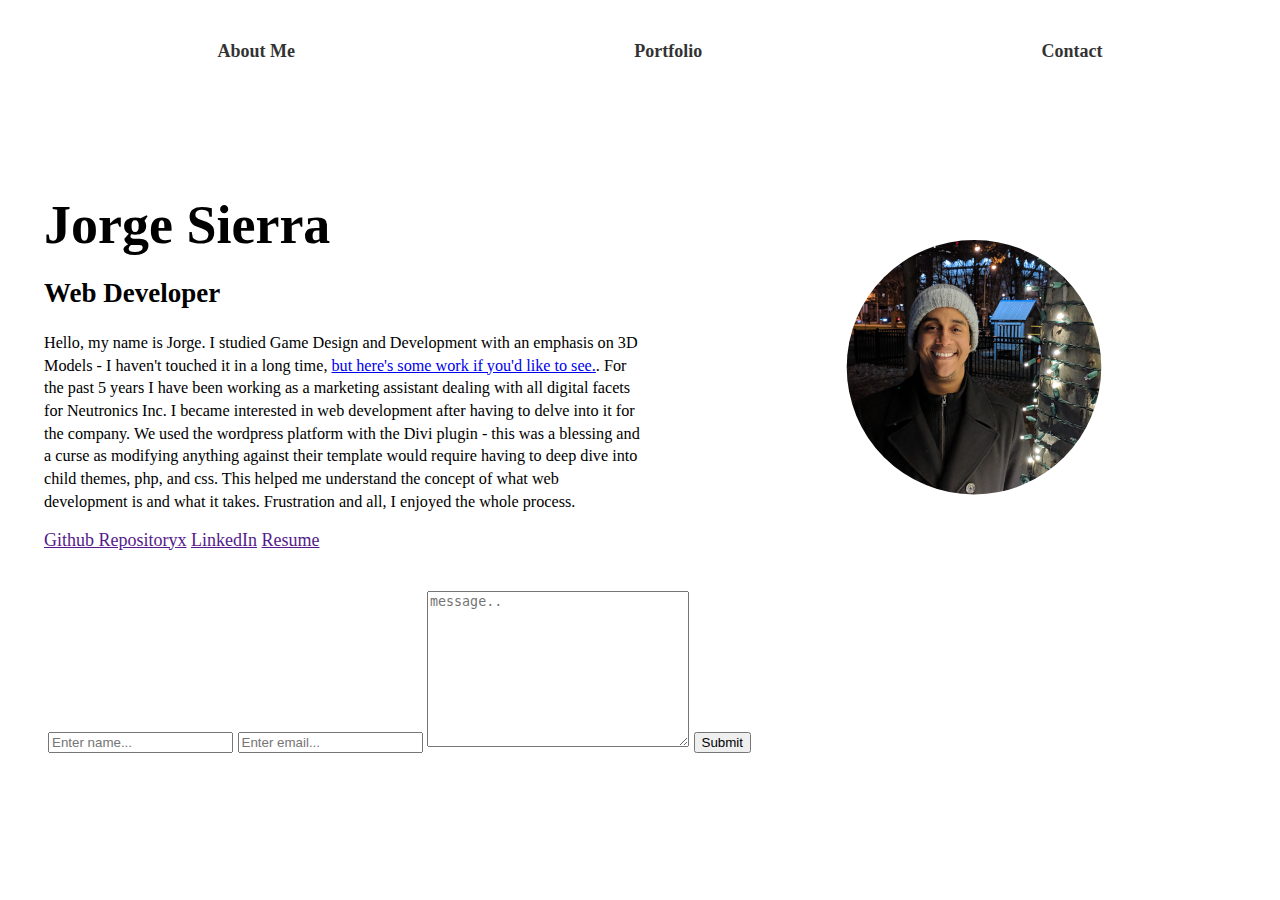
==== index3.html @ a94e6af1 "new website with form; needs css" ====
<!DOCTYPE html>
<html lang="en">

<head>
    <meta charset="UTF-8">
    <meta name="viewport" content="width=device-width, initial-scale=1.0">
    <meta http-equiv="X-UA-Compatible" content="ie=edge">
    <link rel="stylesheet" href="https://use.fontawesome.com/releases/v5.8.1/css/all.css"
        integrity="sha384-50oBUHEmvpQ+1lW4y57PTFmhCaXp0ML5d60M1M7uH2+nqUivzIebhndOJK28anvf" crossorigin="anonymous">
    <link rel="stylesheet" href="./assets/css/style3.css">
    <title>Jorge Sierra</title>
</head>

<body>
    <header class="header">
        <nav>
            <ul class="ul-flex">
                <li><a href="#aboutMe">About Me</a></li>
                <li><a href="#portfolio">Portfolio</a></li>
                <li><a href="#contact">Contact</a></li>
            </ul>
        </nav>
    </header>

    <section class="about-me-flex">
        <div class="about-me-text">
            <h1>Jorge Sierra</h1>
            <h2>Web Developer</h2>
            <p>Hello, my name is Jorge. I studied Game Design and Development with an emphasis on 3D Models - I
                haven't touched it in a long time,<span class="link"> <a
                        href="https://www.deviantart.com/sulfonicxeno/gallery/">but
                        here's some work if you'd like to see.</a></span>. For the past 5 years I have been
                working as a
                marketing assistant dealing with all digital facets for Neutronics Inc. I became interested in
                web development after having to delve into it for the company. We used the wordpress platform
                with the Divi plugin - this was a blessing and a curse as modifying anything against their
                template would require having to deep dive into child themes, php, and css. This helped me
                understand the concept of what web development is and what it takes. Frustration and all, I
                enjoyed the whole process.</p>

            <div class="resume-flex">
                <a href=""><i class="fab fa-github-square"></i>Github Repositoryx</a>
                <a href=""><i class="fab fa-linkedin"></i> LinkedIn</a>
                <a href=""><i class="fas fa-file"></i> Resume</a>
            </div>
        </div>

        <div class="about-me-img ">
            <img src="./assets/images/profile.png" alt="Jorge Sierra" srcset="" class="circle-clip profile-img">
        </div>
    </section>

    <section class="form-container">
        <form class="form" id="contactForm">
            <input type="text" name="name" placeholder="Enter name...">
            <input type="email" name="email" id="email" placeholder="Enter email...">
            <textarea name="textArea" id="" cols="30" rows="10" placeholder="message.."></textarea>
            <input type="button" value="Submit">
        </form>     
    </section>
</body>

</html>
---- assets/css/style3.css ----
body {
  font-size: 18px;
  color: #000;
}

.header {
  display: -webkit-box;
  display: -ms-flexbox;
  display: flex;
  -webkit-box-pack: center;
      -ms-flex-pack: center;
          justify-content: center;
}

.header nav {
  width: 100%;
}

ul.ul-flex {
  display: -webkit-box;
  display: -ms-flexbox;
  display: flex;
  text-decoration: none;
  color: #000;
  -ms-flex-pack: distribute;
      justify-content: space-around;
  list-style-type: none;
}

ul.ul-flex li {
  margin: 10px 0;
}

ul.ul-flex li a {
  line-height: 30px;
  font-weight: bold;
  text-decoration: none;
  color: #000;
  opacity: 0.8;
}

ul.ul-flex li a:hover {
  color: #505050;
}

.active {
  border-bottom: 1px solid transparent;
}

section.about-me-flex {
  display: -webkit-box;
  display: -ms-flexbox;
  display: flex;
  padding-top: 5em;
  padding-left: 2em;
}

section.about-me-flex .about-me-text {
  -webkit-box-flex: 1;
      -ms-flex: 1;
          flex: 1;
  padding-right: 2em;
}

section.about-me-flex .about-me-text h1 {
  text-align: left;
  font-weight: 600;
  font-size: 3em;
  margin-top: 10px;
  margin-bottom: 10px;
}

section.about-me-flex .about-me-text p {
  font-size: .9em;
  font-weight: 500;
  line-height: 1.4em;
}

section.about-me-flex .about-me-img {
  -webkit-box-flex: 1;
      -ms-flex: 1;
          flex: 1;
  display: -webkit-box;
  display: -ms-flexbox;
  display: flex;
  -webkit-box-pack: center;
      -ms-flex-pack: center;
          justify-content: center;
  -webkit-box-align: center;
      -ms-flex-align: center;
          align-items: center;
}

section.about-me-flex .about-me-img .profile-img {
  width: 100%;
  max-width: 15em;
}

.circle-clip {
  -webkit-clip-path: circle(40% at 50% 50%);
          clip-path: circle(40% at 50% 50%);
}

.form-container {
  padding: 2.5rem;
}
/*# sourceMappingURL=style3.css.map */
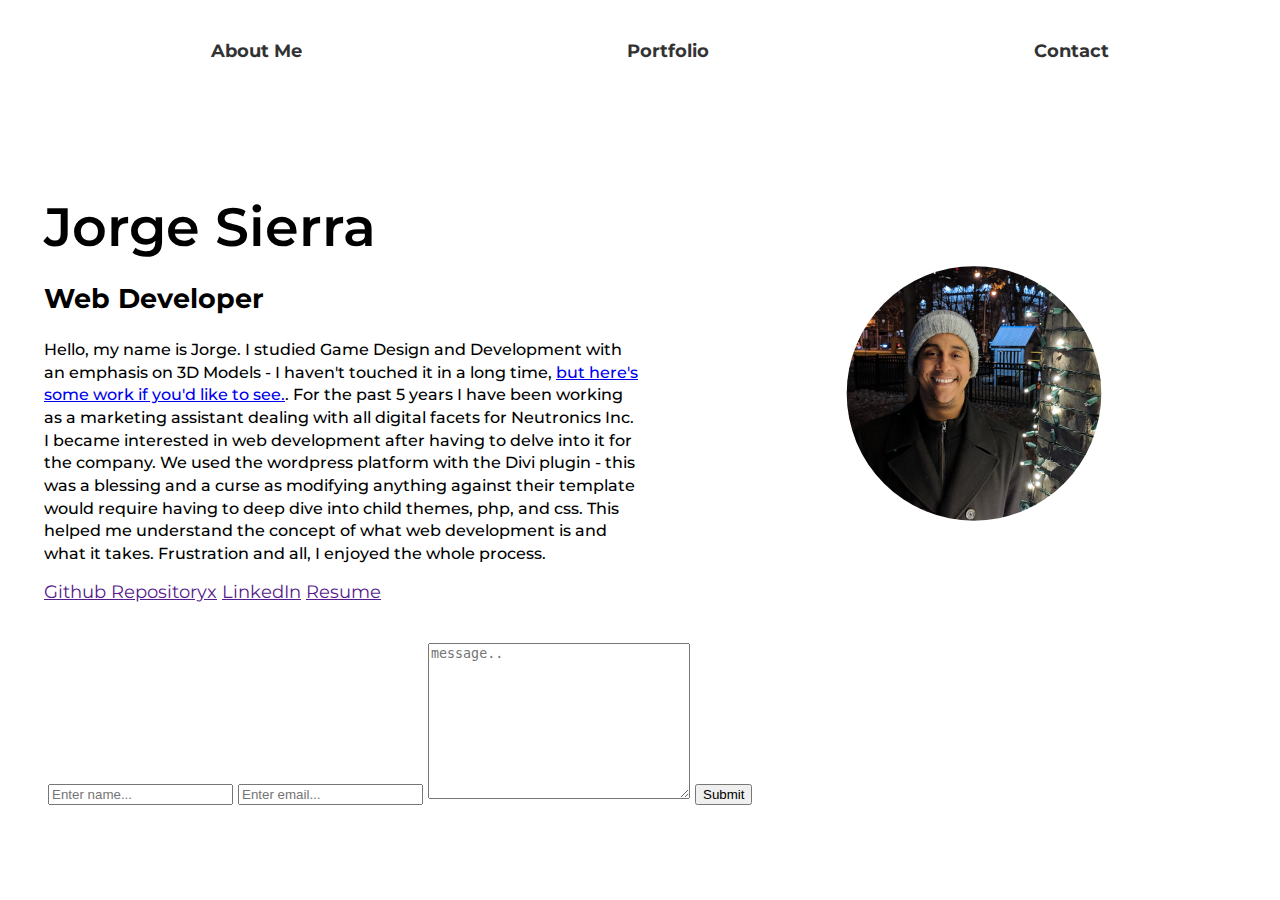
==== commit 413d6b21: "updated font" ====
--- a/index3.html
+++ b/index3.html
@@ -7,6 +7,7 @@
     <meta http-equiv="X-UA-Compatible" content="ie=edge">
     <link rel="stylesheet" href="https://use.fontawesome.com/releases/v5.8.1/css/all.css"
         integrity="sha384-50oBUHEmvpQ+1lW4y57PTFmhCaXp0ML5d60M1M7uH2+nqUivzIebhndOJK28anvf" crossorigin="anonymous">
+        <link href="https://fonts.googleapis.com/css?family=Montserrat" rel="stylesheet">
     <link rel="stylesheet" href="./assets/css/style3.css">
     <title>Jorge Sierra</title>
 </head>
--- a/assets/css/style3.css
+++ b/assets/css/style3.css
@@ -1,6 +1,7 @@
 body {
   font-size: 18px;
   color: #000;
+  font-family: 'Montserrat', sans-serif;
 }
 
 .header {
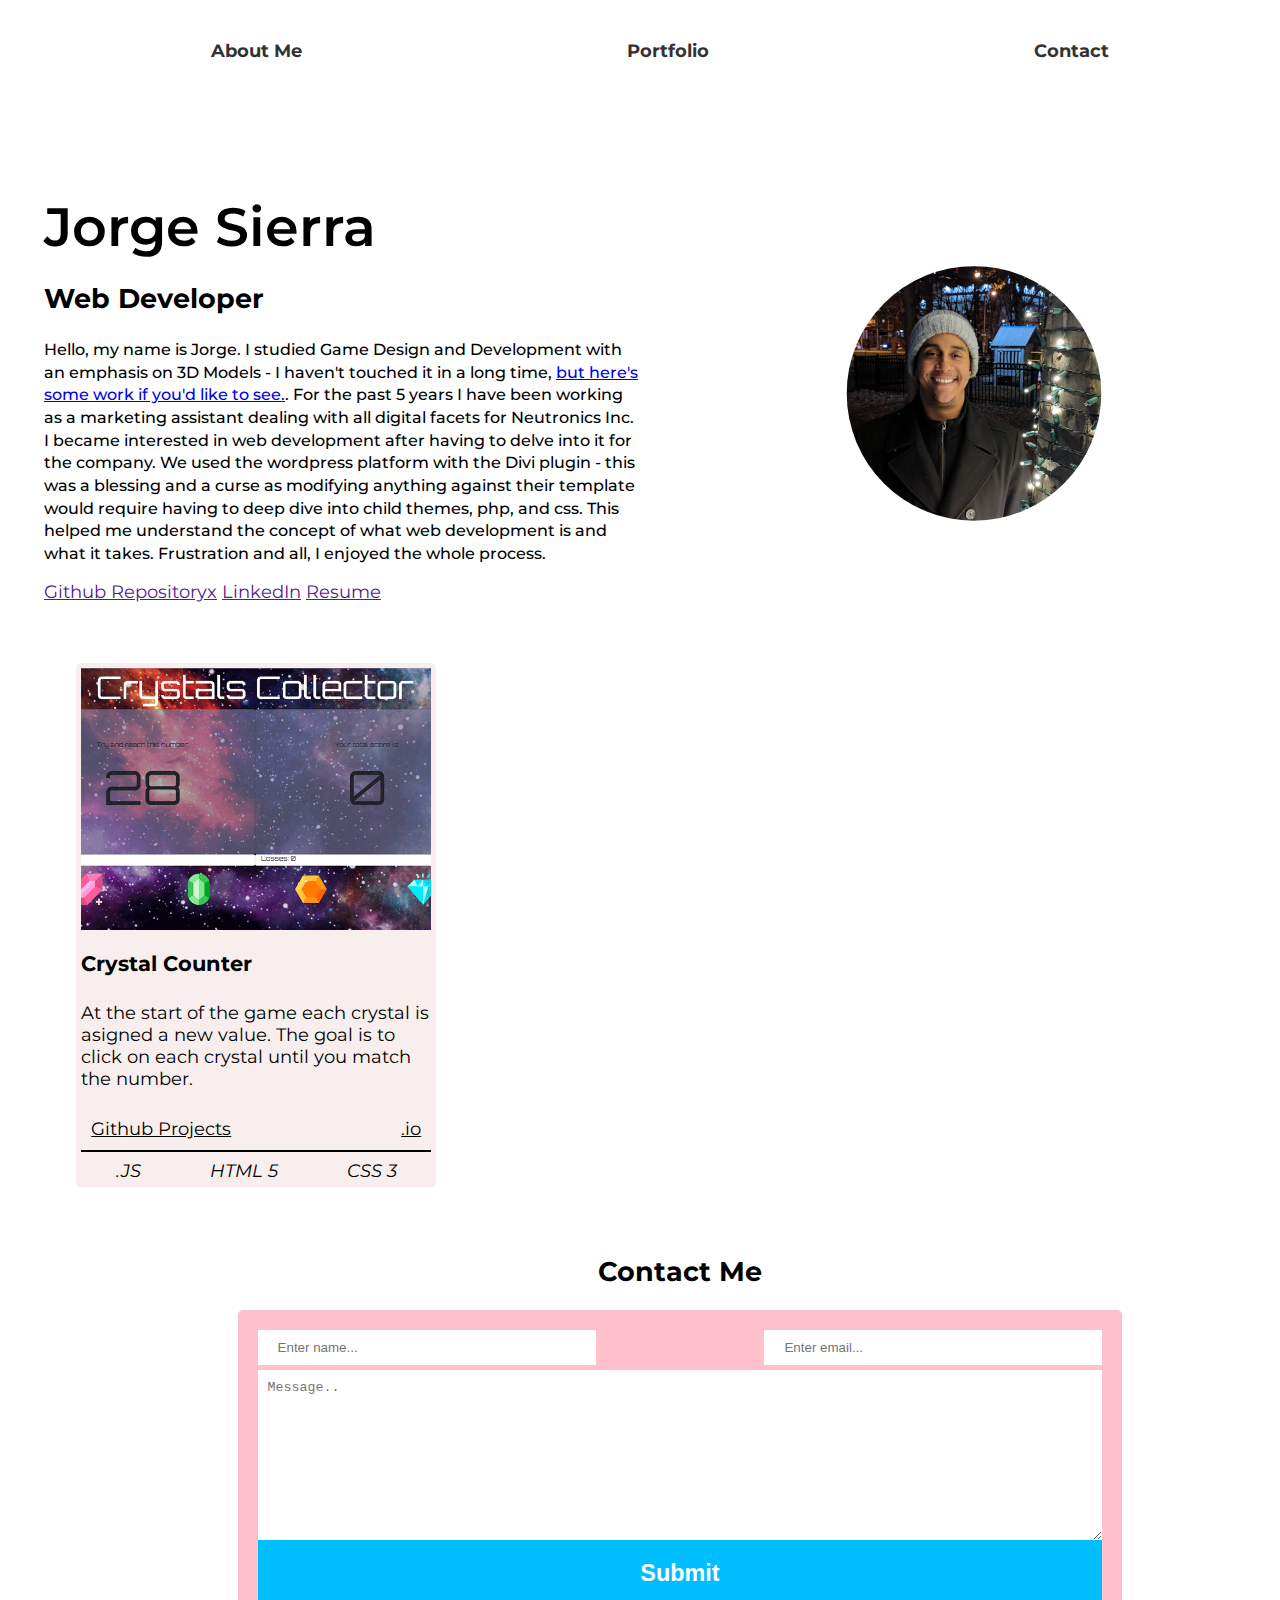
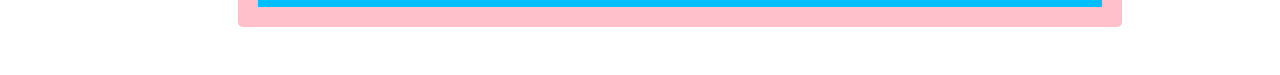
==== commit 524b063d: "working on portfolio page" ====
--- a/index3.html
+++ b/index3.html
@@ -7,7 +7,7 @@
     <meta http-equiv="X-UA-Compatible" content="ie=edge">
     <link rel="stylesheet" href="https://use.fontawesome.com/releases/v5.8.1/css/all.css"
         integrity="sha384-50oBUHEmvpQ+1lW4y57PTFmhCaXp0ML5d60M1M7uH2+nqUivzIebhndOJK28anvf" crossorigin="anonymous">
-        <link href="https://fonts.googleapis.com/css?family=Montserrat" rel="stylesheet">
+    <link href="https://fonts.googleapis.com/css?family=Montserrat" rel="stylesheet">
     <link rel="stylesheet" href="./assets/css/style3.css">
     <title>Jorge Sierra</title>
 </head>
@@ -23,7 +23,7 @@
         </nav>
     </header>
 
-    <section class="about-me-flex">
+    <section class="about-me-flex" id="aboutMe">
         <div class="about-me-text">
             <h1>Jorge Sierra</h1>
             <h2>Web Developer</h2>
@@ -51,13 +51,35 @@
         </div>
     </section>
 
+    <section class="portfolio" id="porfolio">
+        <div class="portfolio-flex">
+            <div class="portfolio-component">
+                <div class="port-title">
+                    <img src="./assets/images/crystal.png" alt="">
+                    <h3>Crystal Counter</h3>
+                    <p>At the start of the game each crystal is asigned a new value. The goal is to click on each crystal until you match the number.</p>
+                </div>
+                <div class="port-links">
+                   <a href="https://github.com/JSierra0918/unit-4-game"><i class="fab fa-github"></i>  Github Projects</a>
+                   <a href="https://jsierra0918.github.io/unit-4-game/"><i class="fas fa-globe"></i> .io</a>
+                </div>
+                <div class="languages-used">
+                        <i class="fab fa-js"> .JS</i>
+                        <i class="fab fa-html5"> HTML 5</i>
+                        <i class="fab fa-css3-alt"> CSS 3</i>
+                </div>
+            </div>
+        </div>
+    </section>
+
     <section class="form-container">
+        <h2 id="contact">Contact Me</h2>
         <form class="form" id="contactForm">
-            <input type="text" name="name" placeholder="Enter name...">
-            <input type="email" name="email" id="email" placeholder="Enter email...">
-            <textarea name="textArea" id="" cols="30" rows="10" placeholder="message.."></textarea>
-            <input type="button" value="Submit">
-        </form>     
+            <div class="input-wrapper"><input type="text" name="name" placeholder="Enter name...">
+                <input type="email" name="email" id="email" placeholder="Enter email..."></div>
+            <textarea name="textArea" id="" cols="30" rows="10" placeholder="Message.."></textarea>
+            <input type="button" value="Submit" class="button">
+        </form>
     </section>
 </body>
 
--- a/assets/css/style3.css
+++ b/assets/css/style3.css
@@ -102,7 +102,169 @@
           clip-path: circle(40% at 50% 50%);
 }
 
+.portfolio {
+  margin-top: 55px;
+  display: -webkit-box;
+  display: -ms-flexbox;
+  display: flex;
+  -webkit-box-pack: center;
+      -ms-flex-pack: center;
+          justify-content: center;
+}
+
+.portfolio .portfolio-flex {
+  width: 90%;
+  display: -webkit-box;
+  display: -ms-flexbox;
+  display: flex;
+}
+
+.portfolio .portfolio-flex .portfolio-component {
+  width: 20em;
+  background: #f8eeee;
+  overflow: hidden;
+  -webkit-box-sizing: border-box;
+          box-sizing: border-box;
+  margin: 5px;
+  padding: 5px;
+  border-radius: 5px;
+}
+
+.portfolio .portfolio-flex .portfolio-component .port-title {
+  display: -webkit-box;
+  display: -ms-flexbox;
+  display: flex;
+  -webkit-box-orient: vertical;
+  -webkit-box-direction: normal;
+      -ms-flex-direction: column;
+          flex-direction: column;
+}
+
+.portfolio .portfolio-flex .portfolio-component .port-title img {
+  width: 100%;
+  -o-object-fit: cover;
+     object-fit: cover;
+}
+
+.portfolio .portfolio-flex .portfolio-component .port-title p {
+  margin-top: 5px;
+}
+
+.portfolio .portfolio-flex .portfolio-component .port-links {
+  display: -webkit-box;
+  display: -ms-flexbox;
+  display: flex;
+  -webkit-box-pack: justify;
+      -ms-flex-pack: justify;
+          justify-content: space-between;
+  padding: 5px;
+  -webkit-box-sizing: border-box;
+          box-sizing: border-box;
+  border-bottom: 2px solid;
+}
+
+.portfolio .portfolio-flex .portfolio-component .port-links a {
+  color: black;
+  padding: 5px;
+}
+
+.portfolio .portfolio-flex .portfolio-component .port-links a:hover {
+  color: #ddeb14;
+}
+
+.portfolio .portfolio-flex .portfolio-component .languages-used {
+  display: -webkit-box;
+  display: -ms-flexbox;
+  display: flex;
+  -ms-flex-pack: distribute;
+      justify-content: space-around;
+  margin-top: 8px;
+}
+
+.portfolio .portfolio-flex .portfolio-component .languages-used fa-js {
+  color: #f7df1e;
+}
+
 .form-container {
   padding: 2.5rem;
 }
+
+.form-container {
+  padding: 2.5rem;
+  display: -webkit-box;
+  display: -ms-flexbox;
+  display: flex;
+  -webkit-box-pack: center;
+      -ms-flex-pack: center;
+          justify-content: center;
+  -webkit-box-align: center;
+      -ms-flex-align: center;
+          align-items: center;
+  width: 100%;
+  -webkit-box-orient: vertical;
+  -webkit-box-direction: normal;
+      -ms-flex-direction: column;
+          flex-direction: column;
+}
+
+.form-container form#contactForm {
+  background: pink;
+  display: -webkit-box;
+  display: -ms-flexbox;
+  display: flex;
+  -webkit-box-orient: vertical;
+  -webkit-box-direction: normal;
+      -ms-flex-direction: column;
+          flex-direction: column;
+  width: 70%;
+  padding: 20px;
+  -webkit-box-sizing: border-box;
+          box-sizing: border-box;
+  border-radius: 5px;
+}
+
+.form-container form#contactForm .input-wrapper {
+  display: -webkit-box;
+  display: -ms-flexbox;
+  display: flex;
+  -webkit-box-pack: justify;
+      -ms-flex-pack: justify;
+          justify-content: space-between;
+}
+
+.form-container form#contactForm .input-wrapper input {
+  outline: none;
+  border: 0px;
+  padding: 10px 20px;
+  margin-bottom: 5px;
+  -webkit-box-sizing: border-box;
+          box-sizing: border-box;
+  width: 40%;
+}
+
+.form-container form#contactForm .button {
+  border: 0px;
+  color: white;
+  padding: 20px;
+  -webkit-box-sizing: border-box;
+          box-sizing: border-box;
+  background-color: deepskyblue;
+  font-size: 1.3em;
+  font-weight: 700;
+  cursor: pointer;
+  -webkit-transition: .3s all ease-in;
+  transition: .3s all ease-in;
+}
+
+.form-container form#contactForm .button:hover {
+  background-color: #00ffd5;
+}
+
+.form-container form#contactForm textarea {
+  outline: none;
+  border: 0px;
+  padding: 10px;
+  -webkit-box-sizing: border-box;
+          box-sizing: border-box;
+}
 /*# sourceMappingURL=style3.css.map */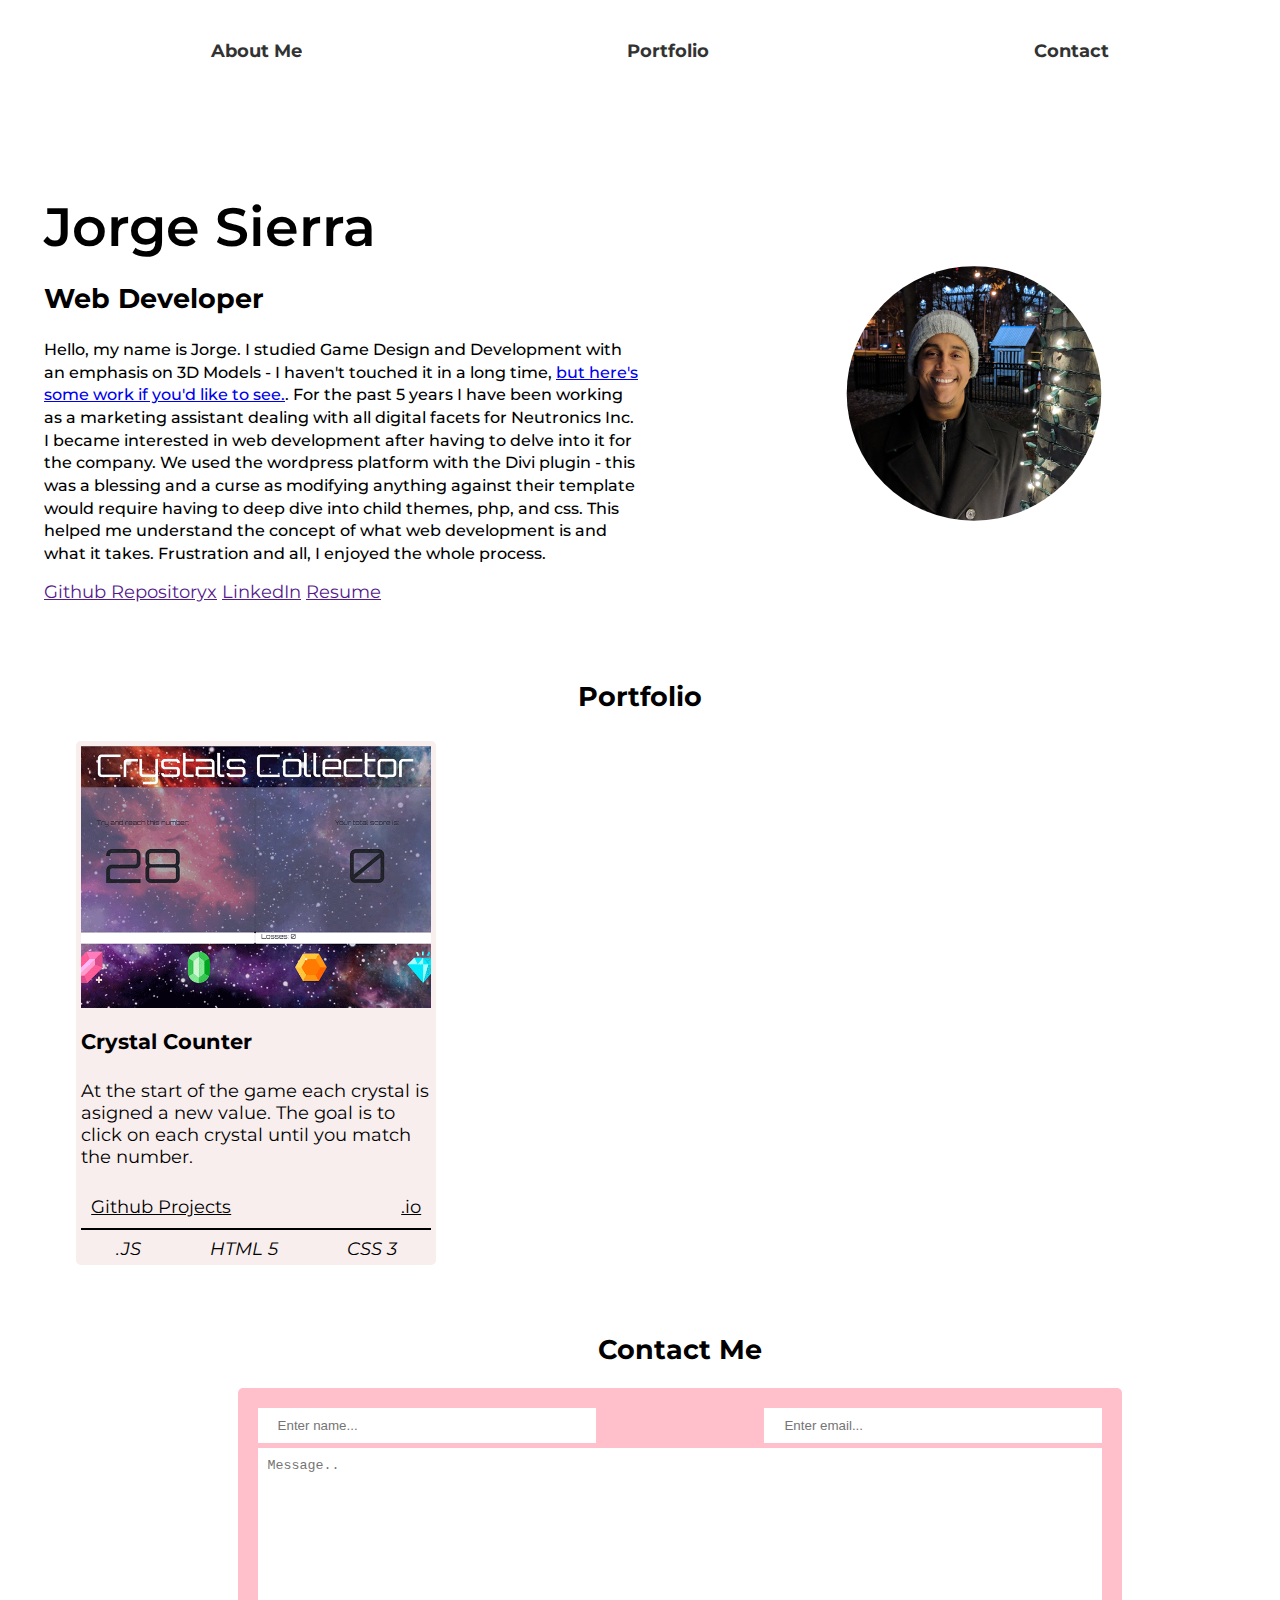
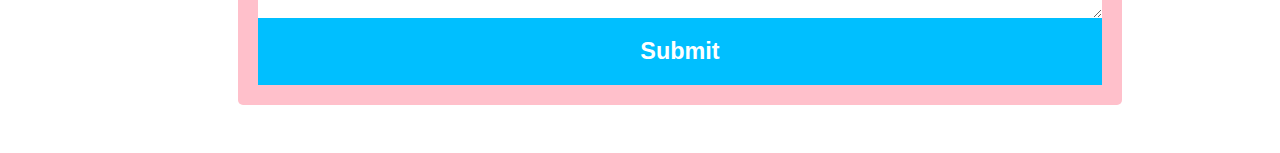
==== commit fa183a3a: "more updates" ====
--- a/index3.html
+++ b/index3.html
@@ -52,21 +52,24 @@
     </section>
 
     <section class="portfolio" id="porfolio">
-        <div class="portfolio-flex">
+        <h2>Portfolio</h2>
+        <div class="portfolio-flex" id="portfolio">
             <div class="portfolio-component">
                 <div class="port-title">
                     <img src="./assets/images/crystal.png" alt="">
                     <h3>Crystal Counter</h3>
-                    <p>At the start of the game each crystal is asigned a new value. The goal is to click on each crystal until you match the number.</p>
+                    <p>At the start of the game each crystal is asigned a new value. The goal is to click on each
+                        crystal until you match the number.</p>
                 </div>
                 <div class="port-links">
-                   <a href="https://github.com/JSierra0918/unit-4-game"><i class="fab fa-github"></i>  Github Projects</a>
-                   <a href="https://jsierra0918.github.io/unit-4-game/"><i class="fas fa-globe"></i> .io</a>
+                    <a href="https://github.com/JSierra0918/unit-4-game"><i class="fab fa-github"></i> Github
+                        Projects</a>
+                    <a href="https://jsierra0918.github.io/unit-4-game/"><i class="fas fa-globe"></i> .io</a>
                 </div>
                 <div class="languages-used">
-                        <i class="fab fa-js"> .JS</i>
-                        <i class="fab fa-html5"> HTML 5</i>
-                        <i class="fab fa-css3-alt"> CSS 3</i>
+                    <i class="fab fa-js"> .JS</i>
+                    <i class="fab fa-html5"> HTML 5</i>
+                    <i class="fab fa-css3-alt"> CSS 3</i>
                 </div>
             </div>
         </div>
--- a/assets/css/style3.css
+++ b/assets/css/style3.css
@@ -110,6 +110,13 @@
   -webkit-box-pack: center;
       -ms-flex-pack: center;
           justify-content: center;
+  -webkit-box-orient: vertical;
+  -webkit-box-direction: normal;
+      -ms-flex-direction: column;
+          flex-direction: column;
+  -webkit-box-align: center;
+      -ms-flex-align: center;
+          align-items: center;
 }
 
 .portfolio .portfolio-flex {
@@ -117,6 +124,12 @@
   display: -webkit-box;
   display: -ms-flexbox;
   display: flex;
+}
+
+.portfolio .portfolio-flex h2 {
+  text-align: center;
+  font-size: 3em;
+  text-decoration: underline;
 }
 
 .portfolio .portfolio-flex .portfolio-component {
@@ -169,7 +182,7 @@
 }
 
 .portfolio .portfolio-flex .portfolio-component .port-links a:hover {
-  color: #ddeb14;
+  color: #c1ce00;
 }
 
 .portfolio .portfolio-flex .portfolio-component .languages-used {
@@ -179,10 +192,6 @@
   -ms-flex-pack: distribute;
       justify-content: space-around;
   margin-top: 8px;
-}
-
-.portfolio .portfolio-flex .portfolio-component .languages-used fa-js {
-  color: #f7df1e;
 }
 
 .form-container {
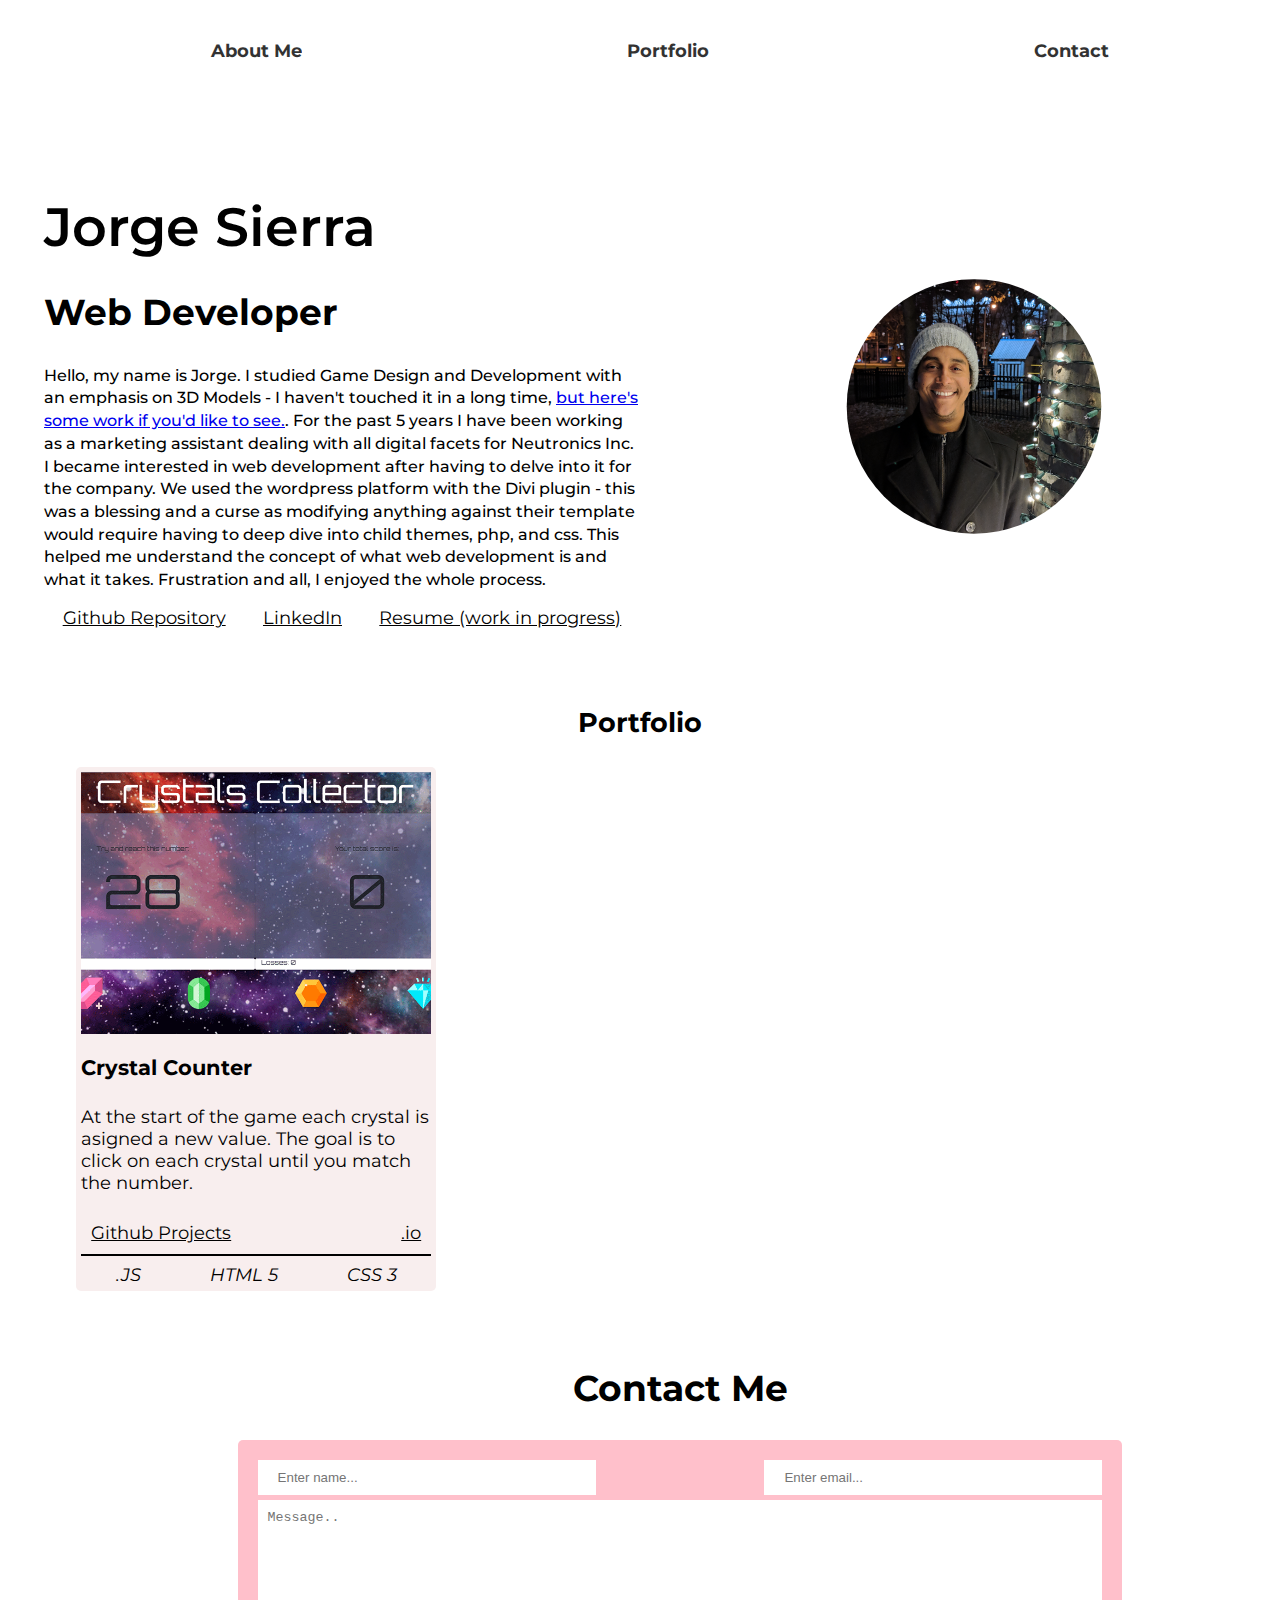
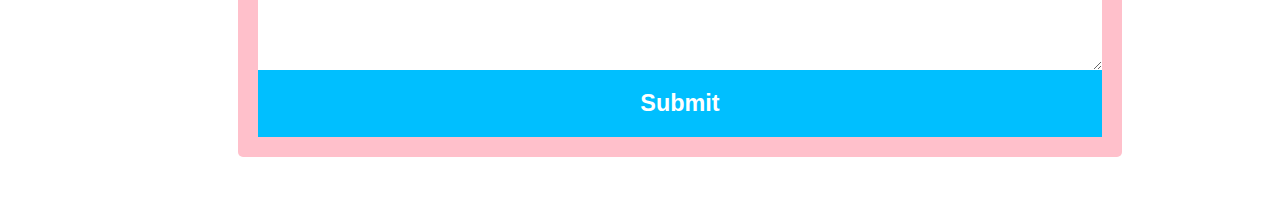
==== commit d1de86e8: "several updates" ====
--- a/index3.html
+++ b/index3.html
@@ -16,9 +16,9 @@
     <header class="header">
         <nav>
             <ul class="ul-flex">
-                <li><a href="#aboutMe">About Me</a></li>
-                <li><a href="#portfolio">Portfolio</a></li>
-                <li><a href="#contact">Contact</a></li>
+                <li ><a href="#aboutMe" class="scroll">About Me</a></li>
+                <li><a href="#portfolio" class="scroll">Portfolio</a></li>
+                <li><a href="#contact" class="scroll">Contact</a></li>
             </ul>
         </nav>
     </header>
@@ -40,9 +40,9 @@
                 enjoyed the whole process.</p>
 
             <div class="resume-flex">
-                <a href=""><i class="fab fa-github-square"></i>Github Repositoryx</a>
-                <a href=""><i class="fab fa-linkedin"></i> LinkedIn</a>
-                <a href=""><i class="fas fa-file"></i> Resume</a>
+                <a href="https://github.com/JSierra0918?tab=repositories"><i class="fab fa-github-square"></i>Github Repository</a>
+                <a href="https://www.linkedin.com/in/jorge-sierra-35a673a/"><i class="fab fa-linkedin"></i> LinkedIn</a>
+                <a href="https://gph.is/1CtkPYH"><i class="fas fa-file"></i> Resume (work in progress)</a>
             </div>
         </div>
 
@@ -51,7 +51,7 @@
         </div>
     </section>
 
-    <section class="portfolio" id="porfolio">
+    <section class="portfolio">
         <h2>Portfolio</h2>
         <div class="portfolio-flex" id="portfolio">
             <div class="portfolio-component">
@@ -84,6 +84,12 @@
             <input type="button" value="Submit" class="button">
         </form>
     </section>
+
+
+    <!-- JQUERY -->
+    <script src="https://cdnjs.cloudflare.com/ajax/libs/jquery/3.3.1/jquery.min.js"></script>
+    <!-- Main -->
+    <script src="./assets/javacript/main.js"></script>
 </body>
 
 </html>--- a/assets/css/style3.css
+++ b/assets/css/style3.css
@@ -2,6 +2,8 @@
   font-size: 18px;
   color: #000;
   font-family: 'Montserrat', sans-serif;
+  -webkit-transition: all .3s ease-in-out;
+  transition: all .3s ease-in-out;
 }
 
 .header {
@@ -71,10 +73,30 @@
   margin-bottom: 10px;
 }
 
+section.about-me-flex .about-me-text h2 {
+  font-size: 2em;
+}
+
 section.about-me-flex .about-me-text p {
   font-size: .9em;
   font-weight: 500;
   line-height: 1.4em;
+}
+
+section.about-me-flex .about-me-text .resume-flex {
+  display: -webkit-box;
+  display: -ms-flexbox;
+  display: flex;
+  -ms-flex-pack: distribute;
+      justify-content: space-around;
+}
+
+section.about-me-flex .about-me-text .resume-flex a {
+  color: #000;
+}
+
+section.about-me-flex .about-me-text .resume-flex a:hover {
+  color: #c1ce00;
 }
 
 section.about-me-flex .about-me-img {
@@ -128,7 +150,7 @@
 
 .portfolio .portfolio-flex h2 {
   text-align: center;
-  font-size: 3em;
+  font-size: 2em;
   text-decoration: underline;
 }
 
@@ -177,7 +199,7 @@
 }
 
 .portfolio .portfolio-flex .portfolio-component .port-links a {
-  color: black;
+  color: #000;
   padding: 5px;
 }
 
@@ -216,6 +238,10 @@
           flex-direction: column;
 }
 
+.form-container h2 {
+  font-size: 2em;
+}
+
 .form-container form#contactForm {
   background: pink;
   display: -webkit-box;
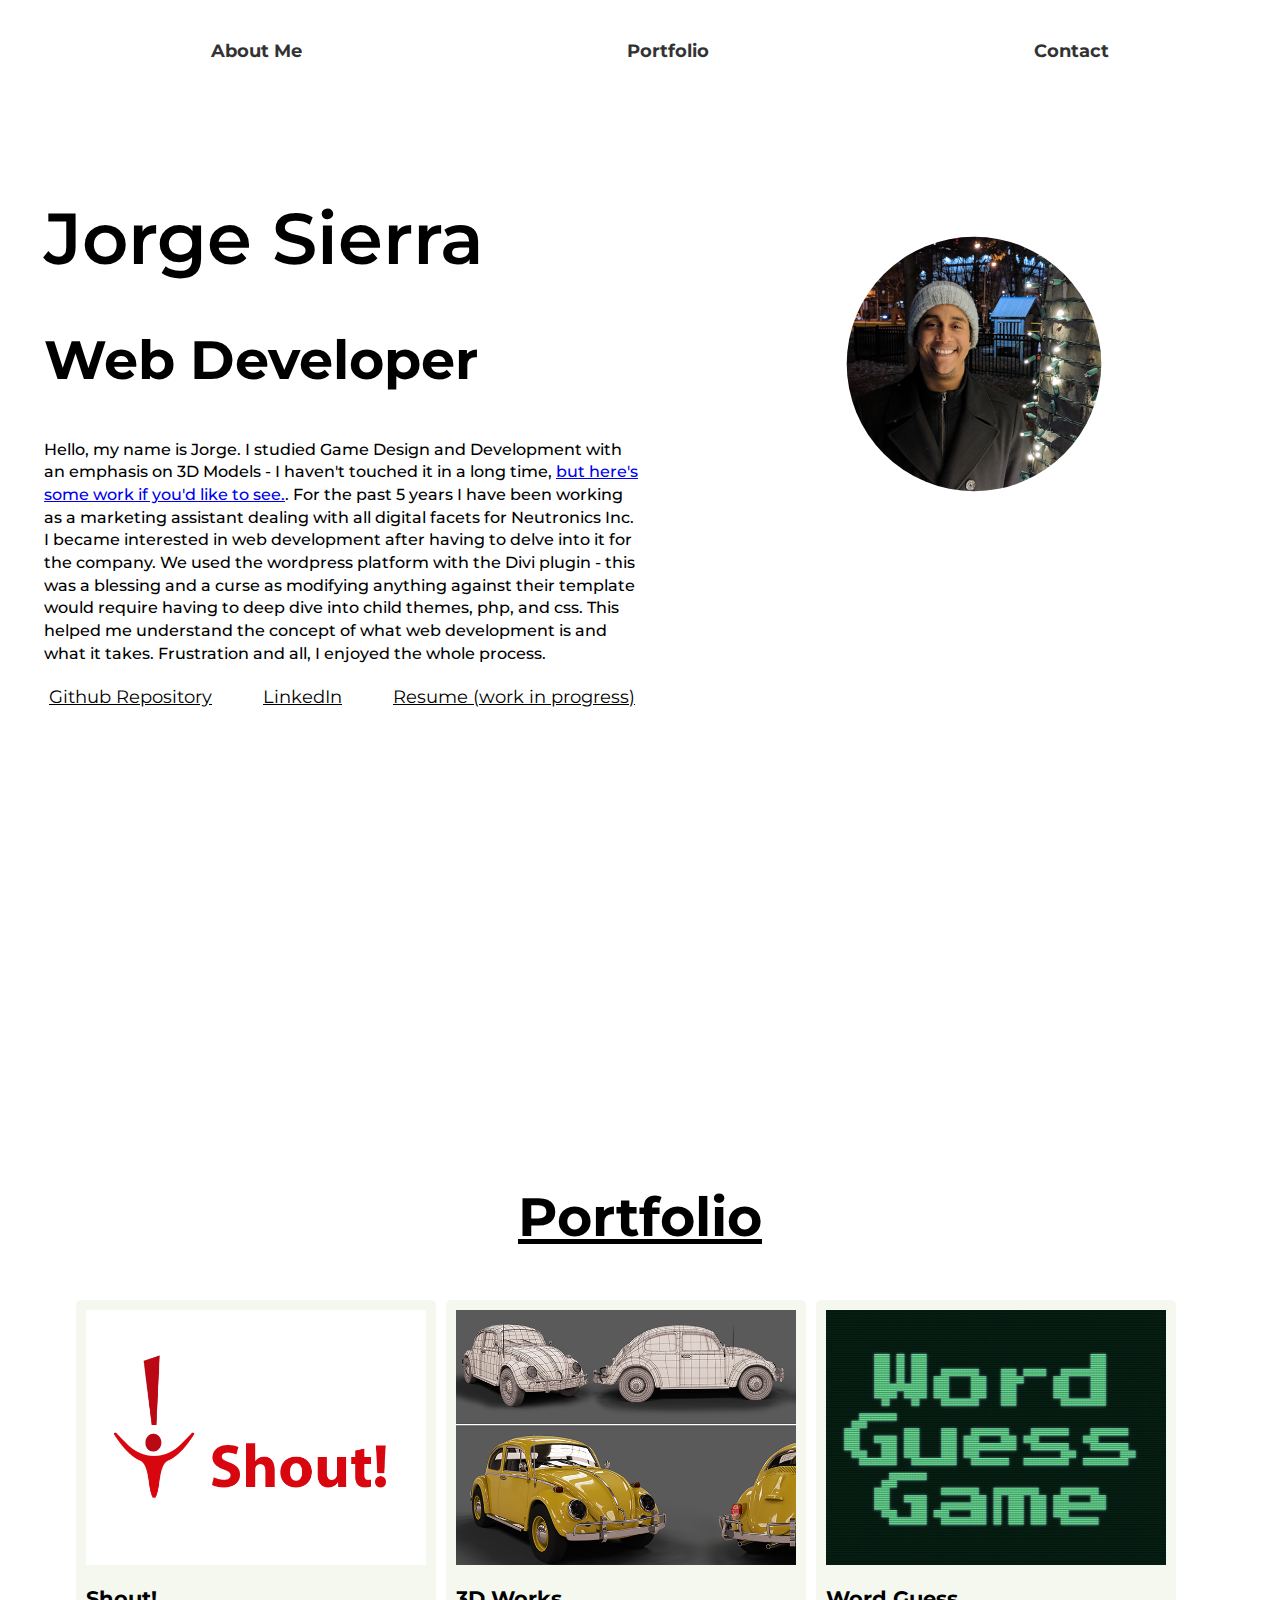
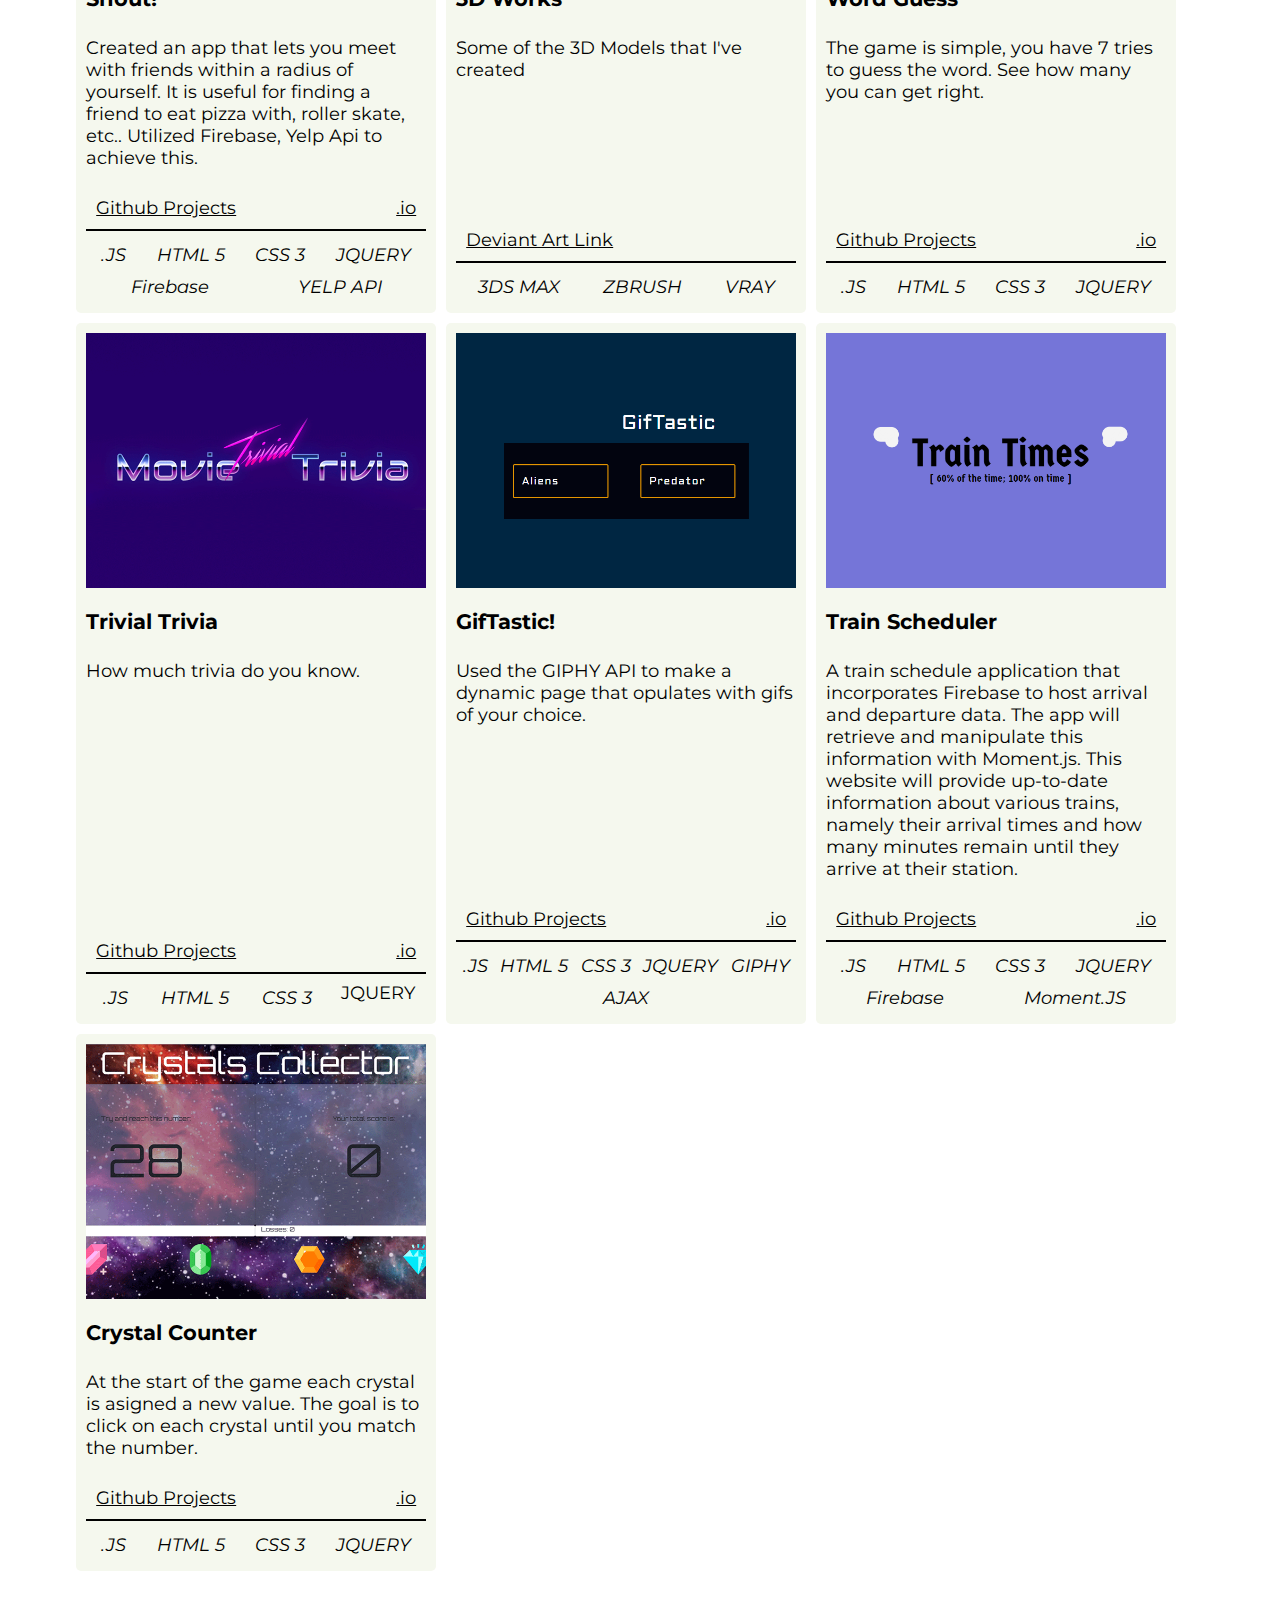
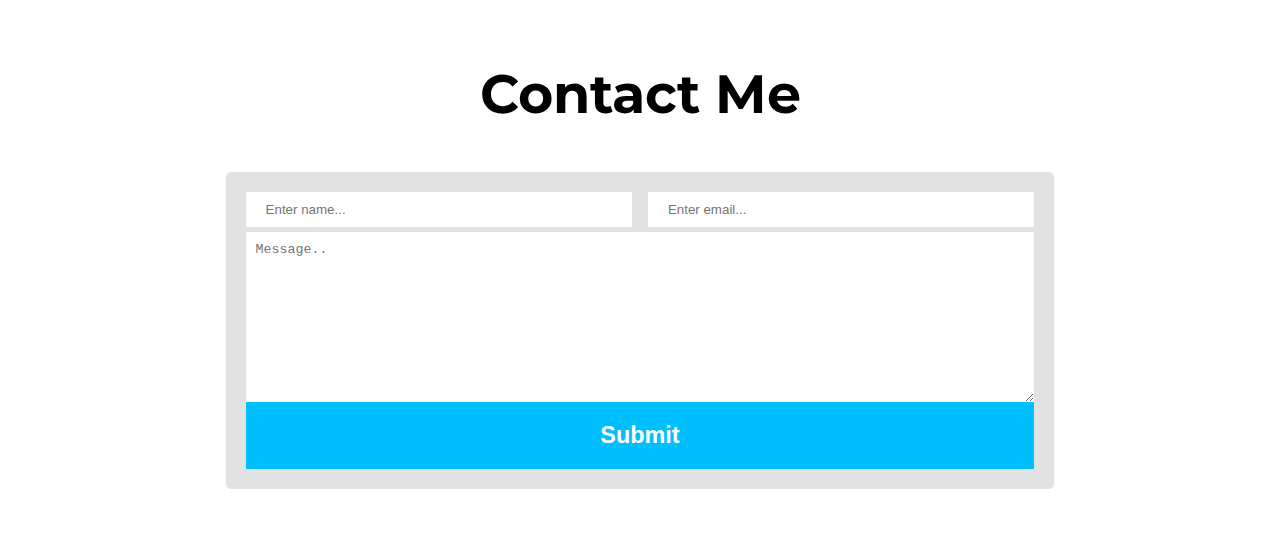
==== commit b5445056: "needs more color" ====
--- a/index3.html
+++ b/index3.html
@@ -16,7 +16,7 @@
     <header class="header">
         <nav>
             <ul class="ul-flex">
-                <li ><a href="#aboutMe" class="scroll">About Me</a></li>
+                <li><a href="#aboutMe" class="scroll">About Me</a></li>
                 <li><a href="#portfolio" class="scroll">Portfolio</a></li>
                 <li><a href="#contact" class="scroll">Contact</a></li>
             </ul>
@@ -40,9 +40,13 @@
                 enjoyed the whole process.</p>
 
             <div class="resume-flex">
-                <a href="https://github.com/JSierra0918?tab=repositories"><i class="fab fa-github-square"></i>Github Repository</a>
-                <a href="https://www.linkedin.com/in/jorge-sierra-35a673a/"><i class="fab fa-linkedin"></i> LinkedIn</a>
-                <a href="https://gph.is/1CtkPYH"><i class="fas fa-file"></i> Resume (work in progress)</a>
+                <a href="https://github.com/JSierra0918?tab=repositories" target="_blank"><i
+                        class="fab fa-github-square"></i>Github
+                    Repository</a>
+                <a href="https://www.linkedin.com/in/jorge-sierra-35a673a/" target="_blank"><i
+                        class="fab fa-linkedin"></i> LinkedIn</a>
+                <a href="https://gph.is/1CtkPYH" target="_blank"><i class="fas fa-file"></i> Resume (work in
+                    progress)</a>
             </div>
         </div>
 
@@ -54,6 +58,149 @@
     <section class="portfolio">
         <h2>Portfolio</h2>
         <div class="portfolio-flex" id="portfolio">
+
+                <div class="portfolio-component">
+                        <div class="port-title">
+                            <img src="./assets/images/shout-Icon.png" alt="Jorge Sierra Word guess">
+                            <h3>Shout!</h3>
+                            <p>Created an app that lets you meet with friends within a radius of yourself.  It is useful for finding a friend to eat pizza with, roller skate, etc..  Utilized Firebase, Yelp Api to achieve this.</p>
+                        </div>
+                        <div class="port-bottom">
+                            <div class="port-links">
+                                <a href="https://github.com/Lopez42512/Shout" target="_blank"><i
+                                        class="fab fa-github"></i> Github
+                                    Projects</a>
+                                <a href="https://lopez42512.github.io/Shout/" target="_blank"><i
+                                        class="fas fa-globe"></i> .io</a>
+                            </div>
+                            <div class="languages-used">
+                                <i class="fab fa-js"> .JS</i>
+                                <i class="fab fa-html5"> HTML 5</i>
+                                <i class="fab fa-css3-alt"> CSS 3</i>
+                                <i class="jquery-icon">JQUERY </i>
+                                <i class="fas fa-fire"> Firebase</i>
+                                <i class="fab fa-yelp"> YELP API</i>
+                            </div>
+                        </div>
+                    </div>
+            <div class="portfolio-component">
+                <div class="port-title">
+                    <img src="./assets/images/model.png" alt="Jorge Sierra Word guess">
+                    <h3>3D Works</h3>
+                    <p>Some of the 3D Models that I've created</p>
+                </div>
+                <div class="port-bottom">
+                    <div class="port-links">
+                        <a href="https://www.deviantart.com/sulfonicxeno/gallery/" target="_blank"><i
+                                class="fab fa-github"></i> Deviant Art Link</a>
+                    </div>
+                    <div class="languages-used">
+                        <i class="fas fa-cube"> 3DS MAX</i>
+                        <i class="fas fa-cube"> ZBRUSH</i>
+                        <i class="fas fa-sun"> VRAY</i>
+                    </div>
+                </div>
+            </div>
+
+            <div class="portfolio-component">
+                <div class="port-title">
+                    <img src="./assets/images/word guess.png" alt="Jorge Sierra Word guess">
+                    <h3>Word Guess</h3>
+                    <p>The game is simple, you have 7 tries to guess the word. See how many you can get right.</p>
+                </div>
+                <div class="port-bottom">
+                    <div class="port-links">
+                        <a href="https://github.com/JSierra0918/word-guess-game" target="_blank"><i
+                                class="fab fa-github"></i> Github
+                            Projects</a>
+                        <a href="https://jsierra0918.github.io/word-guess-game/" target="_blank"><i
+                                class="fas fa-globe"></i> .io</a>
+                    </div>
+                    <div class="languages-used">
+                        <i class="fab fa-js"> .JS</i>
+                        <i class="fab fa-html5"> HTML 5</i>
+                        <i class="fab fa-css3-alt"> CSS 3</i>
+                        <i class="jquery-icon">JQUERY </i>
+                    </div>
+                </div>
+            </div>
+
+            <div class="portfolio-component">
+                <div class="port-title">
+                    <img src="./assets/images/trivia.png" alt="Jorge Sierra Word guess">
+                    <h3>Trivial Trivia</h3>
+                    <p>How much trivia do you know.</p>
+                </div>
+                <div class="port-bottom">
+                    <div class="port-links">
+                        <a href="https://github.com/JSierra0918/TriviaGame" target="_blank"><i
+                                class="fab fa-github"></i> Github
+                            Projects</a>
+                        <a href="https://jsierra0918.github.io/TriviaGame/" target="_blank"><i class="fas fa-globe"></i>
+                            .io</a>
+                    </div>
+                    <div class="languages-used">
+                        <i class="fab fa-js"> .JS</i>
+                        <i class="fab fa-html5"> HTML 5</i>
+                        <i class="fab fa-css3-alt"> CSS 3</i>
+                        <span class="jquery-icon">JQUERY </span>
+                    </div>
+                </div>
+            </div>
+
+            <div class="portfolio-component">
+                <div class="port-title">
+                    <img src="./assets/images/giftastic.png" alt="Jorge Sierra Giftastic">
+                    <h3>GifTastic!</h3>
+                    <p>Used the GIPHY API to make a dynamic page that opulates with gifs of your choice. </p>
+                </div>
+                <div class="port-bottom">
+                    <div class="port-links">
+                        <a href="https://github.com/JSierra0918/GifTastic" target="_blank"><i class="fab fa-github"></i>
+                            Github
+                            Projects</a>
+                        <a href="https://jsierra0918.github.io/GifTastic/" target="_blank"><i class="fas fa-globe"></i>
+                            .io</a>
+                    </div>
+                    <div class="languages-used">
+                        <i class="fab fa-js"> .JS</i>
+                        <i class="fab fa-html5"> HTML 5</i>
+                        <i class="fab fa-css3-alt"> CSS 3</i>
+                        <i class="jquery-icon">JQUERY </i>
+                        <i class="fas fa-tv"> GIPHY</i>
+                        <i>AJAX</i>
+                    </div>
+                </div>
+            </div>
+
+            <div class="portfolio-component">
+                <div class="port-title">
+                    <img src="./assets/images/train-schedule.PNG" alt="Jorge Sierra Giftastic">
+                    <h3>Train Scheduler</h3>
+                    <p>A train schedule application that incorporates Firebase to host arrival and departure data. The
+                        app will retrieve and manipulate this information with Moment.js. This website will provide
+                        up-to-date information about various trains, namely their arrival times and how many minutes
+                        remain until they arrive at their station.</p>
+                </div>
+                <div class="port-bottom">
+                    <div class="port-links">
+                        <a href="https://github.com/JSierra0918/GifTastic" target="_blank"><i class="fab fa-github"></i>
+                            Github
+                            Projects</a>
+                        <a href="https://jsierra0918.github.io/GifTastic/" target="_blank"><i class="fas fa-globe"></i>
+                            .io</a>
+                    </div>
+                    <div class="languages-used">
+                        <i class="fab fa-js"> .JS</i>
+                        <i class="fab fa-html5"> HTML 5</i>
+                        <i class="fab fa-css3-alt"> CSS 3</i>
+                        <i class="jquery-icon">JQUERY </i>
+                        <i class="fas fa-fire"> Firebase</i>
+                        <i class="far fa-clock">Moment.JS</i>
+                    </div>
+                </div>
+            </div>
+
             <div class="portfolio-component">
                 <div class="port-title">
                     <img src="./assets/images/crystal.png" alt="">
@@ -61,15 +208,20 @@
                     <p>At the start of the game each crystal is asigned a new value. The goal is to click on each
                         crystal until you match the number.</p>
                 </div>
-                <div class="port-links">
-                    <a href="https://github.com/JSierra0918/unit-4-game"><i class="fab fa-github"></i> Github
-                        Projects</a>
-                    <a href="https://jsierra0918.github.io/unit-4-game/"><i class="fas fa-globe"></i> .io</a>
-                </div>
-                <div class="languages-used">
-                    <i class="fab fa-js"> .JS</i>
-                    <i class="fab fa-html5"> HTML 5</i>
-                    <i class="fab fa-css3-alt"> CSS 3</i>
+                <div class="port-bottom">
+                    <div class="port-links">
+                        <a href="https://github.com/JSierra0918/unit-4-game" target="_blank"><i
+                                class="fab fa-github"></i> Github
+                            Projects</a>
+                        <a href="https://jsierra0918.github.io/unit-4-game/" target="_blank"><i
+                                class="fas fa-globe"></i> .io</a>
+                    </div>
+                    <div class="languages-used">
+                        <i class="fab fa-js"> .JS</i>
+                        <i class="fab fa-html5"> HTML 5</i>
+                        <i class="fab fa-css3-alt"> CSS 3</i>
+                        <i class="jquery-icon">JQUERY </i>
+                    </div>
                 </div>
             </div>
         </div>
--- a/assets/css/style3.css
+++ b/assets/css/style3.css
@@ -40,10 +40,15 @@
   text-decoration: none;
   color: #000;
   opacity: 0.8;
+  -webkit-transition: 3s all ease-in;
+  transition: 3s all ease-in;
+  -webkit-transform-origin: center bottom;
+          transform-origin: center bottom;
 }
 
 ul.ul-flex li a:hover {
   color: #505050;
+  text-decoration: underline;
 }
 
 .active {
@@ -56,6 +61,7 @@
   display: flex;
   padding-top: 5em;
   padding-left: 2em;
+  height: 100vh;
 }
 
 section.about-me-flex .about-me-text {
@@ -68,13 +74,13 @@
 section.about-me-flex .about-me-text h1 {
   text-align: left;
   font-weight: 600;
-  font-size: 3em;
+  font-size: 4em;
   margin-top: 10px;
   margin-bottom: 10px;
 }
 
 section.about-me-flex .about-me-text h2 {
-  font-size: 2em;
+  font-size: 3em;
 }
 
 section.about-me-flex .about-me-text p {
@@ -87,12 +93,16 @@
   display: -webkit-box;
   display: -ms-flexbox;
   display: flex;
-  -ms-flex-pack: distribute;
-      justify-content: space-around;
+  -webkit-box-pack: justify;
+      -ms-flex-pack: justify;
+          justify-content: space-between;
+  -ms-flex-wrap: wrap;
+      flex-wrap: wrap;
 }
 
 section.about-me-flex .about-me-text .resume-flex a {
   color: #000;
+  margin: 5px;
 }
 
 section.about-me-flex .about-me-text .resume-flex a:hover {
@@ -103,6 +113,146 @@
   -webkit-box-flex: 1;
       -ms-flex: 1;
           flex: 1;
+  display: -webkit-box;
+  display: -ms-flexbox;
+  display: flex;
+  -webkit-box-pack: center;
+      -ms-flex-pack: center;
+          justify-content: center;
+}
+
+section.about-me-flex .about-me-img .profile-img {
+  width: 20em;
+  height: 20em;
+  max-width: 15em;
+}
+
+.circle-clip {
+  -webkit-clip-path: circle(40% at 50% 50%);
+          clip-path: circle(40% at 50% 50%);
+}
+
+.portfolio {
+  margin-top: 55px;
+  display: -webkit-box;
+  display: -ms-flexbox;
+  display: flex;
+  -webkit-box-pack: center;
+      -ms-flex-pack: center;
+          justify-content: center;
+  -webkit-box-orient: vertical;
+  -webkit-box-direction: normal;
+      -ms-flex-direction: column;
+          flex-direction: column;
+  -webkit-box-align: center;
+      -ms-flex-align: center;
+          align-items: center;
+}
+
+.portfolio h2 {
+  width: 100%;
+  background-color: #fff;
+  text-align: center;
+  font-size: 3em;
+  text-decoration: underline;
+}
+
+.portfolio .portfolio-flex {
+  width: 90%;
+  display: -webkit-box;
+  display: -ms-flexbox;
+  display: flex;
+  -ms-flex-wrap: wrap;
+      flex-wrap: wrap;
+}
+
+.portfolio .portfolio-flex .portfolio-component {
+  width: 20em;
+  background: #f5f8ee;
+  overflow: hidden;
+  -webkit-box-sizing: border-box;
+          box-sizing: border-box;
+  margin: 5px;
+  padding: 10px;
+  border-radius: 5px;
+  display: -webkit-box;
+  display: -ms-flexbox;
+  display: flex;
+  -webkit-box-orient: vertical;
+  -webkit-box-direction: normal;
+      -ms-flex-direction: column;
+          flex-direction: column;
+  -webkit-box-pack: justify;
+      -ms-flex-pack: justify;
+          justify-content: space-between;
+}
+
+.portfolio .portfolio-flex .portfolio-component:hover {
+  background-color: #f1d6c0;
+}
+
+.portfolio .portfolio-flex .portfolio-component .port-title {
+  display: -webkit-box;
+  display: -ms-flexbox;
+  display: flex;
+  -webkit-box-orient: vertical;
+  -webkit-box-direction: normal;
+      -ms-flex-direction: column;
+          flex-direction: column;
+}
+
+.portfolio .portfolio-flex .portfolio-component .port-title img {
+  width: 100%;
+  -o-object-fit: cover;
+     object-fit: cover;
+}
+
+.portfolio .portfolio-flex .portfolio-component .port-title p {
+  margin-top: 5px;
+}
+
+.portfolio .portfolio-flex .portfolio-component .port-links {
+  display: -webkit-box;
+  display: -ms-flexbox;
+  display: flex;
+  -webkit-box-pack: justify;
+      -ms-flex-pack: justify;
+          justify-content: space-between;
+  padding: 5px;
+  -webkit-box-sizing: border-box;
+          box-sizing: border-box;
+  border-bottom: 2px solid;
+}
+
+.portfolio .portfolio-flex .portfolio-component .port-links a {
+  color: #000;
+  padding: 5px;
+  -webkit-transition: all .3s ease-in-out;
+  transition: all .3s ease-in-out;
+}
+
+.portfolio .portfolio-flex .portfolio-component .port-links a:hover {
+  color: #c1ce00;
+  font-size: 1.1em;
+}
+
+.portfolio .portfolio-flex .portfolio-component .languages-used {
+  display: -webkit-box;
+  display: -ms-flexbox;
+  display: flex;
+  -ms-flex-pack: distribute;
+      justify-content: space-around;
+  margin-top: 8px;
+  -ms-flex-wrap: wrap;
+      flex-wrap: wrap;
+}
+
+.portfolio .portfolio-flex .portfolio-component .languages-used i {
+  margin: 5px;
+}
+
+.form-container {
+  padding: 2.5rem;
   display: -webkit-box;
   display: -ms-flexbox;
   display: flex;
@@ -112,126 +262,6 @@
   -webkit-box-align: center;
       -ms-flex-align: center;
           align-items: center;
-}
-
-section.about-me-flex .about-me-img .profile-img {
-  width: 100%;
-  max-width: 15em;
-}
-
-.circle-clip {
-  -webkit-clip-path: circle(40% at 50% 50%);
-          clip-path: circle(40% at 50% 50%);
-}
-
-.portfolio {
-  margin-top: 55px;
-  display: -webkit-box;
-  display: -ms-flexbox;
-  display: flex;
-  -webkit-box-pack: center;
-      -ms-flex-pack: center;
-          justify-content: center;
-  -webkit-box-orient: vertical;
-  -webkit-box-direction: normal;
-      -ms-flex-direction: column;
-          flex-direction: column;
-  -webkit-box-align: center;
-      -ms-flex-align: center;
-          align-items: center;
-}
-
-.portfolio .portfolio-flex {
-  width: 90%;
-  display: -webkit-box;
-  display: -ms-flexbox;
-  display: flex;
-}
-
-.portfolio .portfolio-flex h2 {
-  text-align: center;
-  font-size: 2em;
-  text-decoration: underline;
-}
-
-.portfolio .portfolio-flex .portfolio-component {
-  width: 20em;
-  background: #f8eeee;
-  overflow: hidden;
-  -webkit-box-sizing: border-box;
-          box-sizing: border-box;
-  margin: 5px;
-  padding: 5px;
-  border-radius: 5px;
-}
-
-.portfolio .portfolio-flex .portfolio-component .port-title {
-  display: -webkit-box;
-  display: -ms-flexbox;
-  display: flex;
-  -webkit-box-orient: vertical;
-  -webkit-box-direction: normal;
-      -ms-flex-direction: column;
-          flex-direction: column;
-}
-
-.portfolio .portfolio-flex .portfolio-component .port-title img {
-  width: 100%;
-  -o-object-fit: cover;
-     object-fit: cover;
-}
-
-.portfolio .portfolio-flex .portfolio-component .port-title p {
-  margin-top: 5px;
-}
-
-.portfolio .portfolio-flex .portfolio-component .port-links {
-  display: -webkit-box;
-  display: -ms-flexbox;
-  display: flex;
-  -webkit-box-pack: justify;
-      -ms-flex-pack: justify;
-          justify-content: space-between;
-  padding: 5px;
-  -webkit-box-sizing: border-box;
-          box-sizing: border-box;
-  border-bottom: 2px solid;
-}
-
-.portfolio .portfolio-flex .portfolio-component .port-links a {
-  color: #000;
-  padding: 5px;
-}
-
-.portfolio .portfolio-flex .portfolio-component .port-links a:hover {
-  color: #c1ce00;
-}
-
-.portfolio .portfolio-flex .portfolio-component .languages-used {
-  display: -webkit-box;
-  display: -ms-flexbox;
-  display: flex;
-  -ms-flex-pack: distribute;
-      justify-content: space-around;
-  margin-top: 8px;
-}
-
-.form-container {
-  padding: 2.5rem;
-}
-
-.form-container {
-  padding: 2.5rem;
-  display: -webkit-box;
-  display: -ms-flexbox;
-  display: flex;
-  -webkit-box-pack: center;
-      -ms-flex-pack: center;
-          justify-content: center;
-  -webkit-box-align: center;
-      -ms-flex-align: center;
-          align-items: center;
-  width: 100%;
   -webkit-box-orient: vertical;
   -webkit-box-direction: normal;
       -ms-flex-direction: column;
@@ -239,11 +269,11 @@
 }
 
 .form-container h2 {
-  font-size: 2em;
+  font-size: 3em;
 }
 
 .form-container form#contactForm {
-  background: pink;
+  background: #e2e2e2;
   display: -webkit-box;
   display: -ms-flexbox;
   display: flex;
@@ -274,7 +304,7 @@
   margin-bottom: 5px;
   -webkit-box-sizing: border-box;
           box-sizing: border-box;
-  width: 40%;
+  width: 49%;
 }
 
 .form-container form#contactForm .button {
@@ -302,4 +332,31 @@
   -webkit-box-sizing: border-box;
           box-sizing: border-box;
 }
+
+@media screen and (max-width: 860px) {
+  section.about-me-flex {
+    -webkit-box-orient: vertical;
+    -webkit-box-direction: reverse;
+        -ms-flex-direction: column-reverse;
+            flex-direction: column-reverse;
+    height: auto;
+    padding-top: 0;
+    -webkit-box-align: center;
+        -ms-flex-align: center;
+            align-items: center;
+  }
+  .portfolio-flex {
+    -webkit-box-orient: vertical;
+    -webkit-box-direction: normal;
+        -ms-flex-direction: column;
+            flex-direction: column;
+    -webkit-box-align: center;
+        -ms-flex-align: center;
+            align-items: center;
+  }
+  .form-container form#contactForm {
+    width: 100%;
+    padding: 10px;
+  }
+}
 /*# sourceMappingURL=style3.css.map */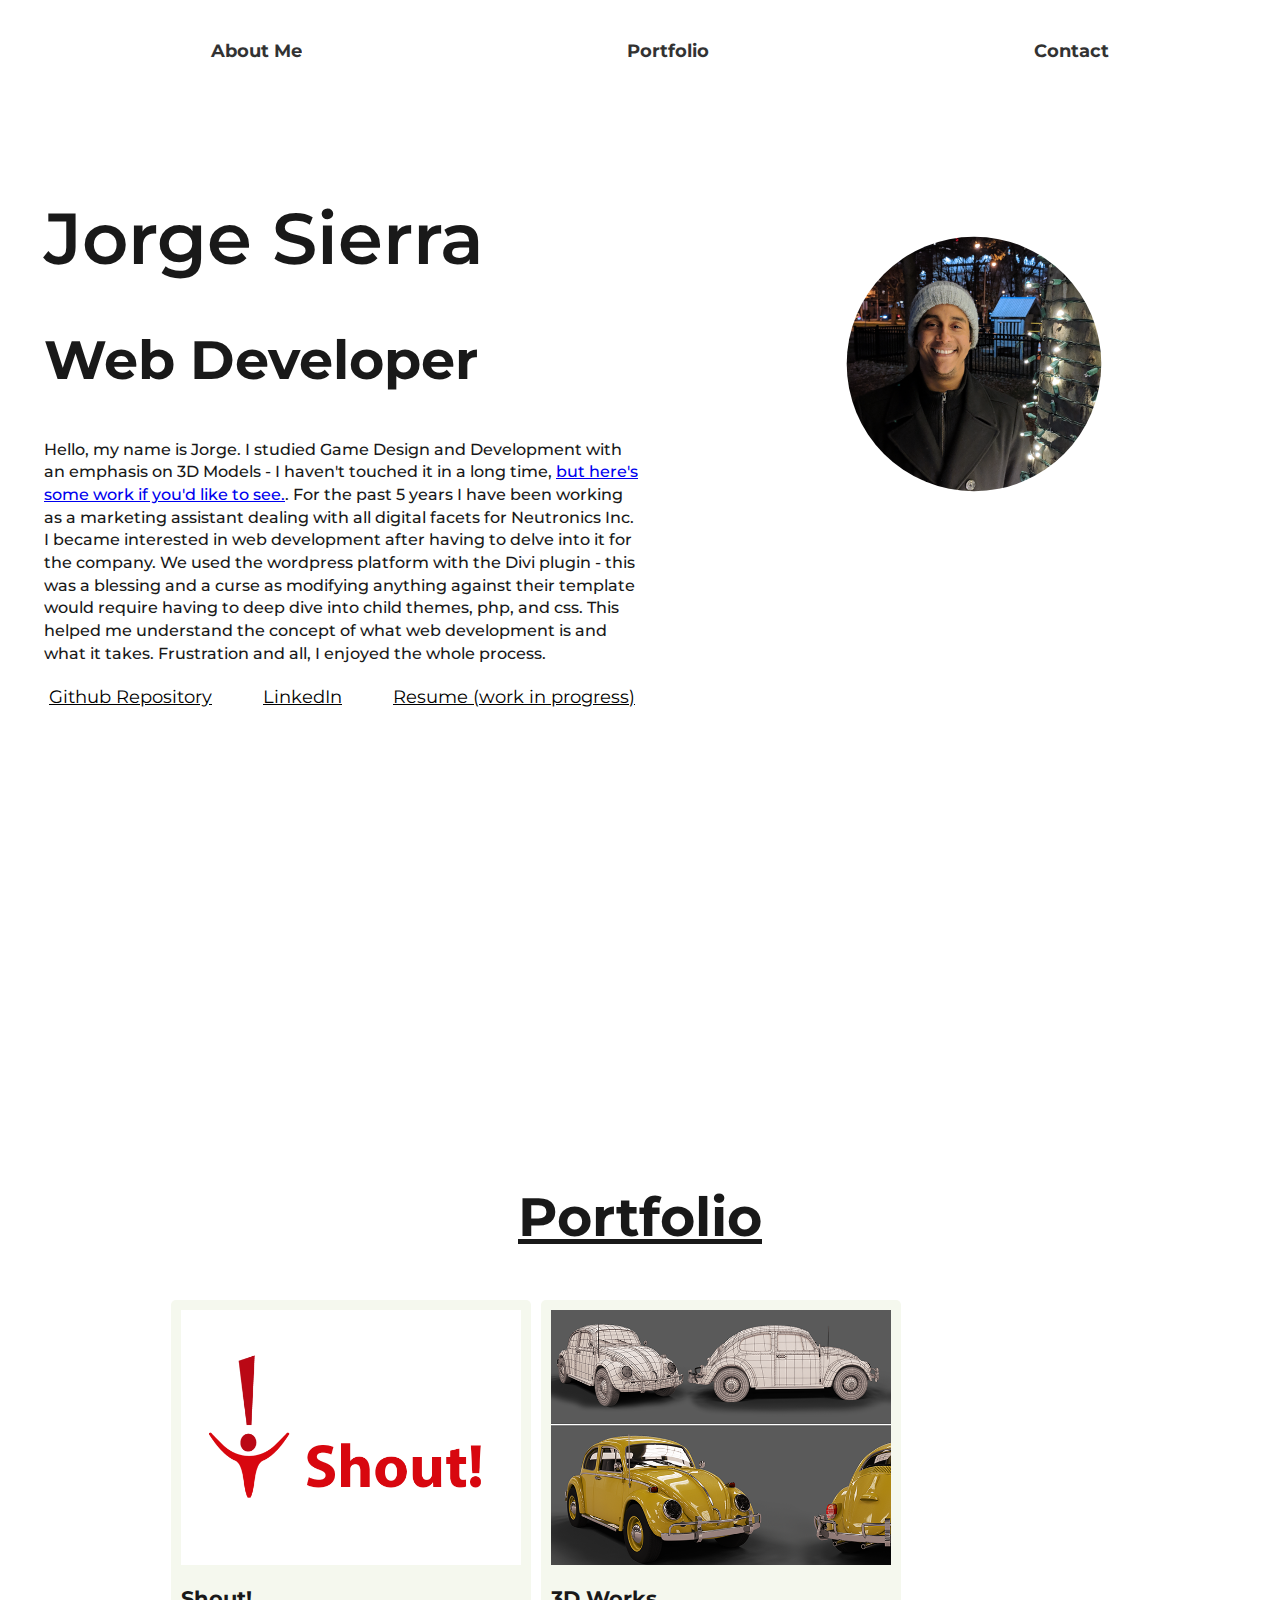
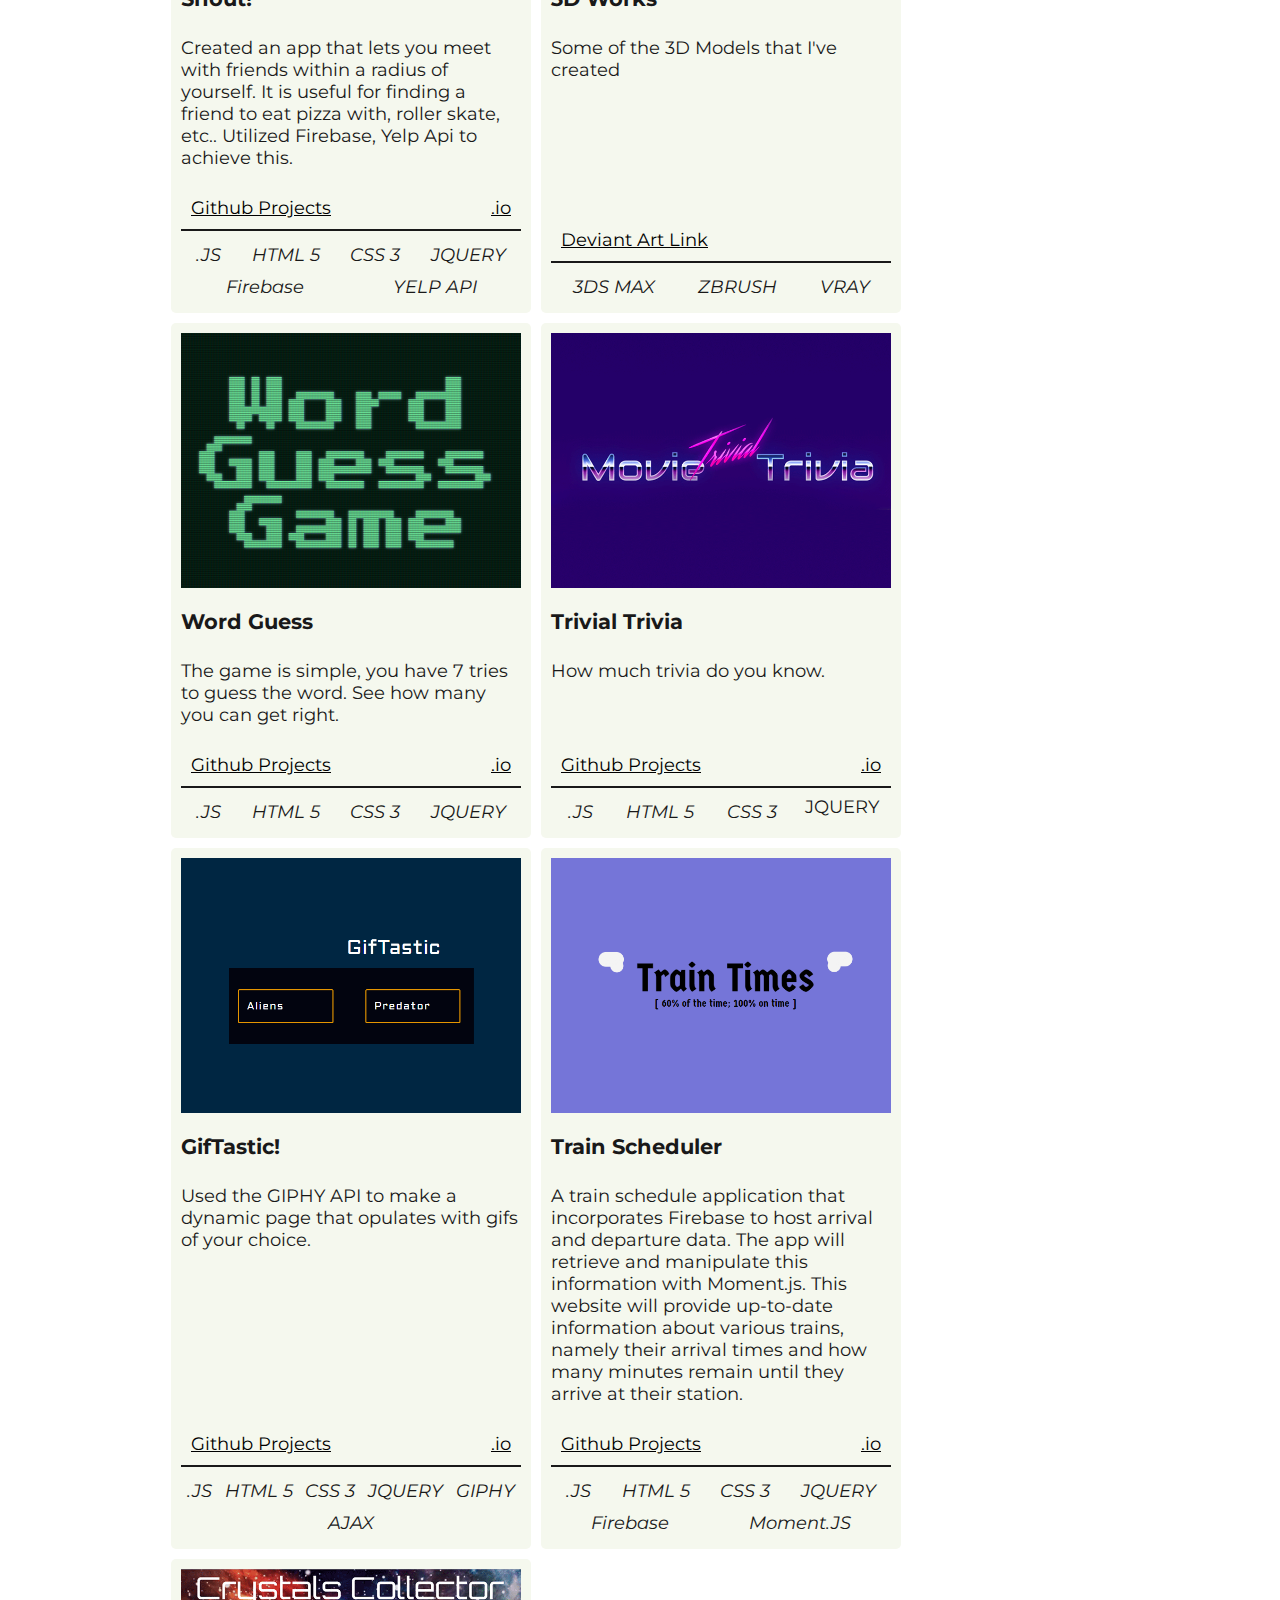
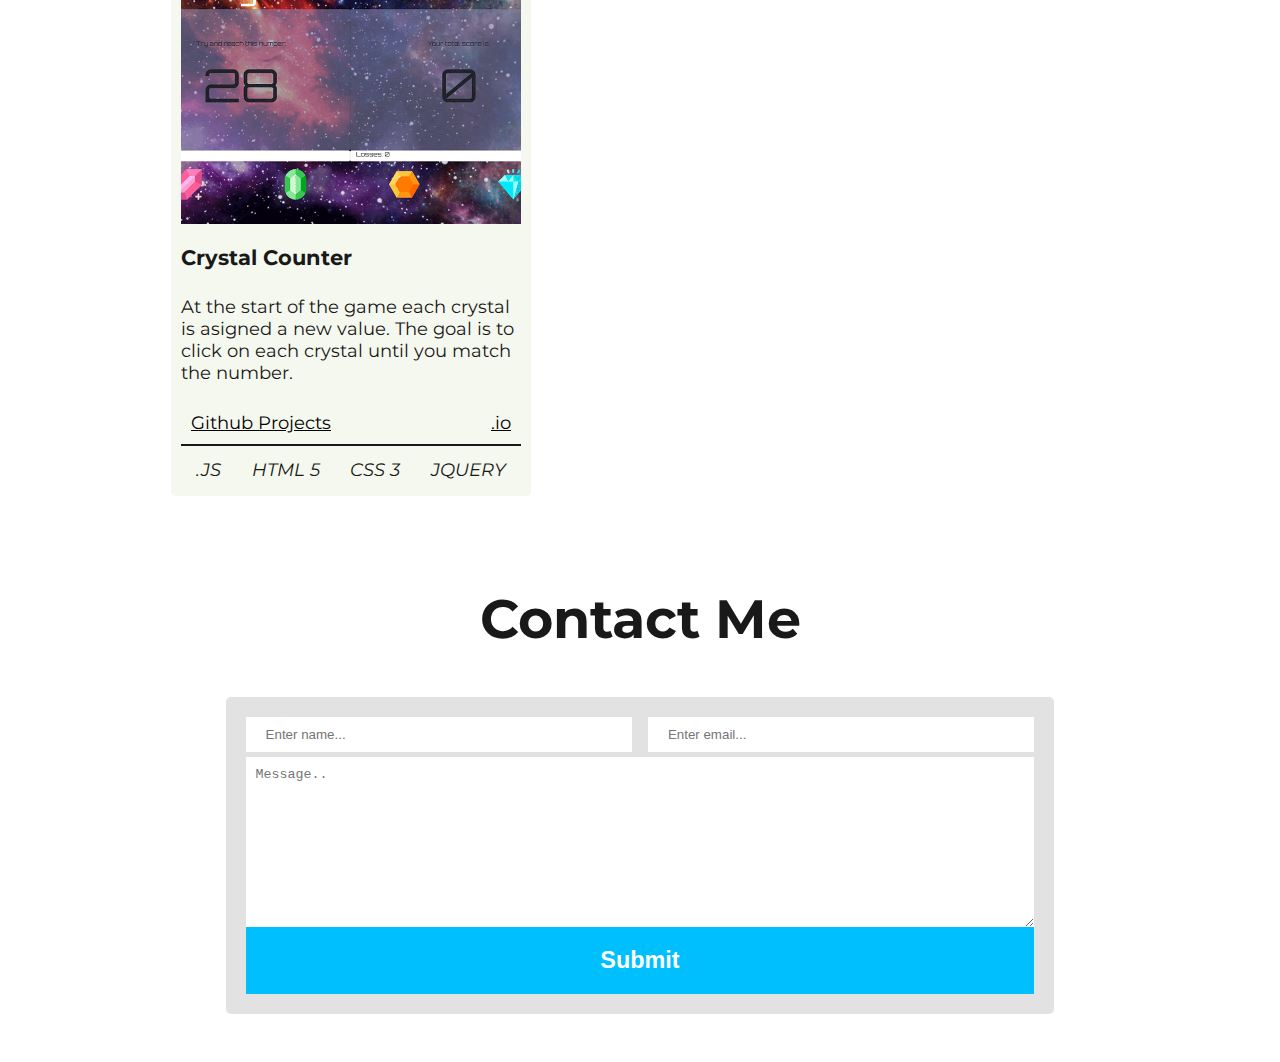
==== commit 2b494076: "working scroll" ====
--- a/index3.html
+++ b/index3.html
@@ -16,7 +16,7 @@
     <header class="header">
         <nav>
             <ul class="ul-flex">
-                <li><a href="#aboutMe" class="scroll">About Me</a></li>
+                <li ><a href="#aboutMe" class="scroll">About Me</a></li>
                 <li><a href="#portfolio" class="scroll">Portfolio</a></li>
                 <li><a href="#contact" class="scroll">Contact</a></li>
             </ul>
@@ -55,9 +55,9 @@
         </div>
     </section>
 
-    <section class="portfolio">
+    <section class="portfolio"  id="portfolio">
         <h2>Portfolio</h2>
-        <div class="portfolio-flex" id="portfolio">
+        <div class="portfolio-flex">
 
                 <div class="portfolio-component">
                         <div class="port-title">
--- a/assets/css/style3.css
+++ b/assets/css/style3.css
@@ -1,6 +1,6 @@
 body {
   font-size: 18px;
-  color: #000;
+  color: #191919;
   font-family: 'Montserrat', sans-serif;
   -webkit-transition: all .3s ease-in-out;
   transition: all .3s ease-in-out;
@@ -158,7 +158,7 @@
 }
 
 .portfolio .portfolio-flex {
-  width: 90%;
+  width: 75%;
   display: -webkit-box;
   display: -ms-flexbox;
   display: flex;
